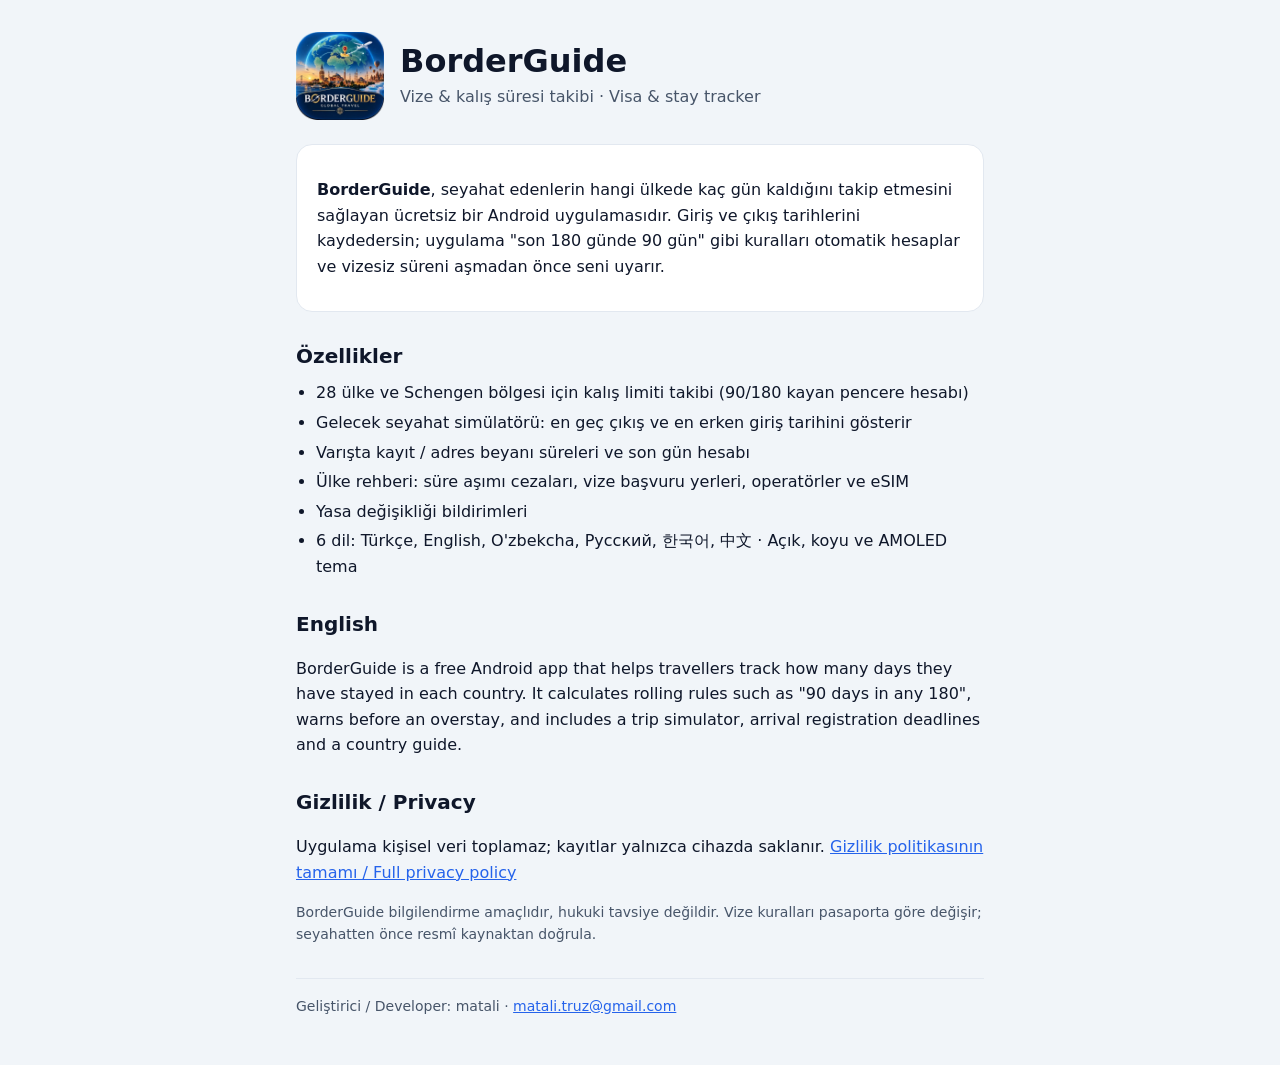
==== docs/index.html @ 42c819d3 "Tanıtım sayfası ve gizlilik politikası (GitHub Pages) [skip ci] Co-Authored-By: Claude Opus 5.5 <nor" ====
<!DOCTYPE html>
<html lang="tr">
<head>
<meta charset="UTF-8">
<meta name="viewport" content="width=device-width, initial-scale=1">
<title>BorderGuide – Vize & kalış süresi takibi</title>
<meta name="description" content="BorderGuide: hangi ülkede kaç gün kaldığını takip et, 90/180 gün kuralını otomatik hesapla, vizesiz süreni aşmadan önce uyarı al.">
<link rel="icon" href="logo.webp">
<style>
:root{--bg:#f1f5f9;--card:#fff;--text:#0f172a;--muted:#475569;--line:#e2e8f0;--accent:#2563eb}
@media (prefers-color-scheme:dark){:root{--bg:#020617;--card:#0f172a;--text:#f1f5f9;--muted:#94a3b8;--line:#1e293b;--accent:#60a5fa}}
*{box-sizing:border-box}body{margin:0;background:var(--bg);color:var(--text);font:16px/1.6 system-ui,-apple-system,"Segoe UI",Roboto,sans-serif}
main{max-width:720px;margin:0 auto;padding:32px 16px 48px}
header{display:flex;align-items:center;gap:16px;margin-bottom:24px}header img{width:88px;height:88px}
h1{margin:0;font-size:32px;line-height:1.2}h2{font-size:20px;margin:28px 0 8px}.sub{color:var(--muted);margin:4px 0 0}
.card{background:var(--card);border:1px solid var(--line);border-radius:16px;padding:16px 20px;margin:12px 0}
ul{padding-left:20px;margin:8px 0}li{margin:4px 0}a{color:var(--accent)}
.note{color:var(--muted);font-size:14px}footer{margin-top:32px;color:var(--muted);font-size:14px;border-top:1px solid var(--line);padding-top:16px}
</style>
</head>
<body><main>
<header><img src="logo.webp" alt="BorderGuide"><div><h1>BorderGuide</h1><p class="sub">Vize & kalış süresi takibi · Visa & stay tracker</p></div></header>

<div class="card">
<p><b>BorderGuide</b>, seyahat edenlerin hangi ülkede kaç gün kaldığını takip etmesini sağlayan ücretsiz bir Android uygulamasıdır. Giriş ve çıkış tarihlerini kaydedersin; uygulama "son 180 günde 90 gün" gibi kuralları otomatik hesaplar ve vizesiz süreni aşmadan önce seni uyarır.</p>
</div>

<h2>Özellikler</h2>
<ul>
<li>28 ülke ve Schengen bölgesi için kalış limiti takibi (90/180 kayan pencere hesabı)</li>
<li>Gelecek seyahat simülatörü: en geç çıkış ve en erken giriş tarihini gösterir</li>
<li>Varışta kayıt / adres beyanı süreleri ve son gün hesabı</li>
<li>Ülke rehberi: süre aşımı cezaları, vize başvuru yerleri, operatörler ve eSIM</li>
<li>Yasa değişikliği bildirimleri</li>
<li>6 dil: Türkçe, English, O'zbekcha, Русский, 한국어, 中文 · Açık, koyu ve AMOLED tema</li>
</ul>

<h2>English</h2>
<p>BorderGuide is a free Android app that helps travellers track how many days they have stayed in each country. It calculates rolling rules such as "90 days in any 180", warns before an overstay, and includes a trip simulator, arrival registration deadlines and a country guide.</p>

<h2>Gizlilik / Privacy</h2>
<p>Uygulama kişisel veri toplamaz; kayıtlar yalnızca cihazda saklanır. <a href="privacy.html">Gizlilik politikasının tamamı / Full privacy policy</a></p>

<p class="note">BorderGuide bilgilendirme amaçlıdır, hukuki tavsiye değildir. Vize kuralları pasaporta göre değişir; seyahatten önce resmî kaynaktan doğrula.</p>

<footer>Geliştirici / Developer: matali · <a href="mailto:matali.truz@gmail.com">matali.truz@gmail.com</a></footer>
</main></body></html>
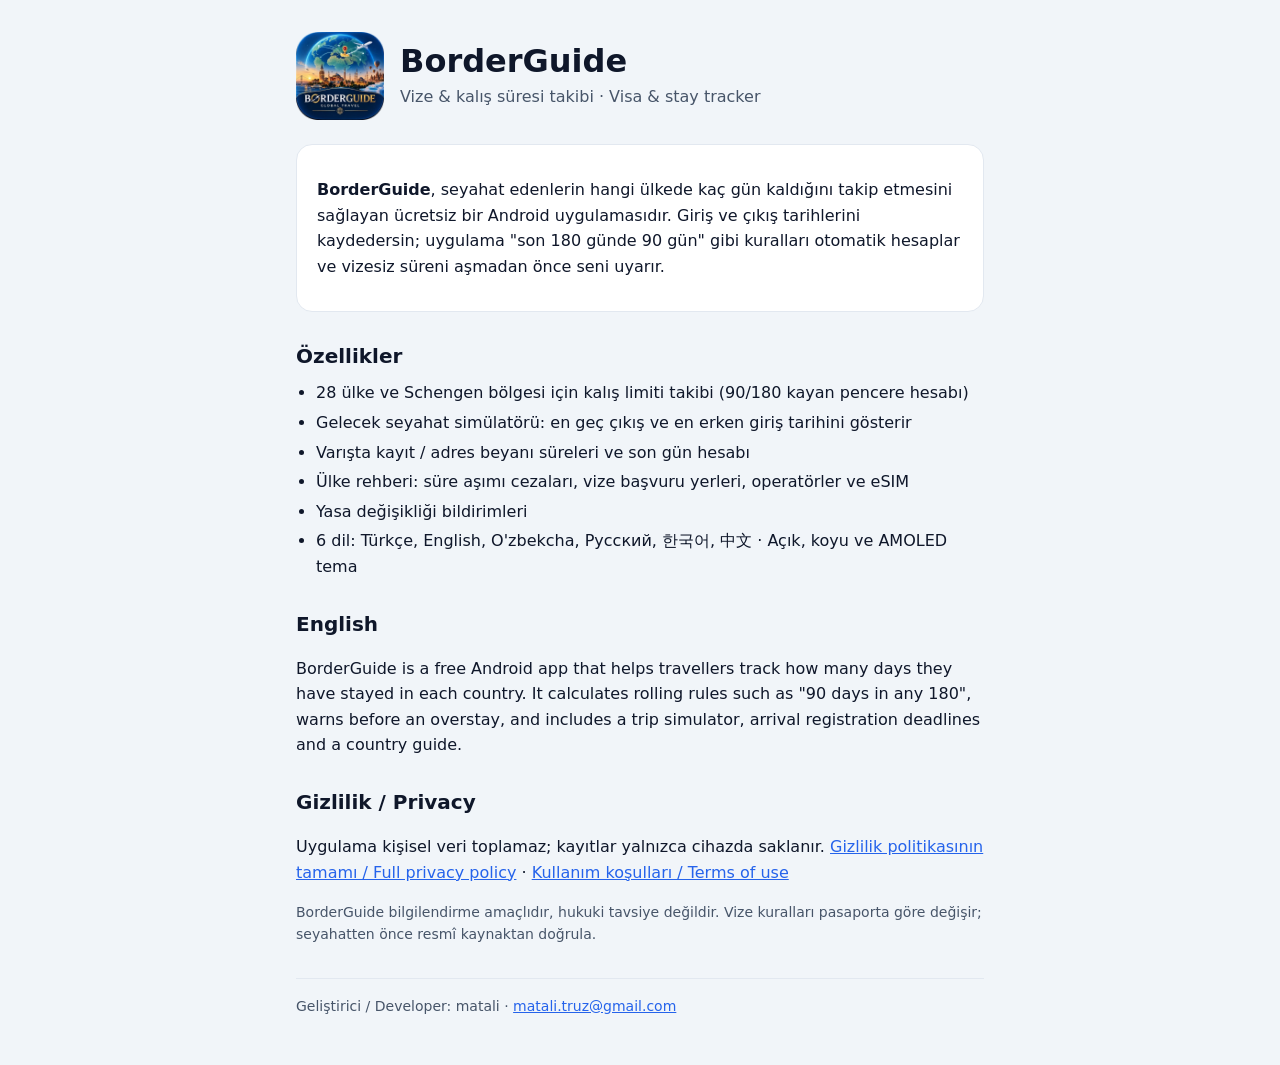
==== commit 92578455: "Kullanım rehberi (6 dil), Bilet Sorgula sekmesi, yasal belgeler ve veri silme - İlk açılışta 4 adıml" ====
--- a/docs/index.html
+++ b/docs/index.html
@@ -39,7 +39,7 @@
 <p>BorderGuide is a free Android app that helps travellers track how many days they have stayed in each country. It calculates rolling rules such as "90 days in any 180", warns before an overstay, and includes a trip simulator, arrival registration deadlines and a country guide.</p>
 
 <h2>Gizlilik / Privacy</h2>
-<p>Uygulama kişisel veri toplamaz; kayıtlar yalnızca cihazda saklanır. <a href="privacy.html">Gizlilik politikasının tamamı / Full privacy policy</a></p>
+<p>Uygulama kişisel veri toplamaz; kayıtlar yalnızca cihazda saklanır. <a href="privacy.html">Gizlilik politikasının tamamı / Full privacy policy</a> · <a href="terms.html">Kullanım koşulları / Terms of use</a></p>
 
 <p class="note">BorderGuide bilgilendirme amaçlıdır, hukuki tavsiye değildir. Vize kuralları pasaporta göre değişir; seyahatten önce resmî kaynaktan doğrula.</p>
 
